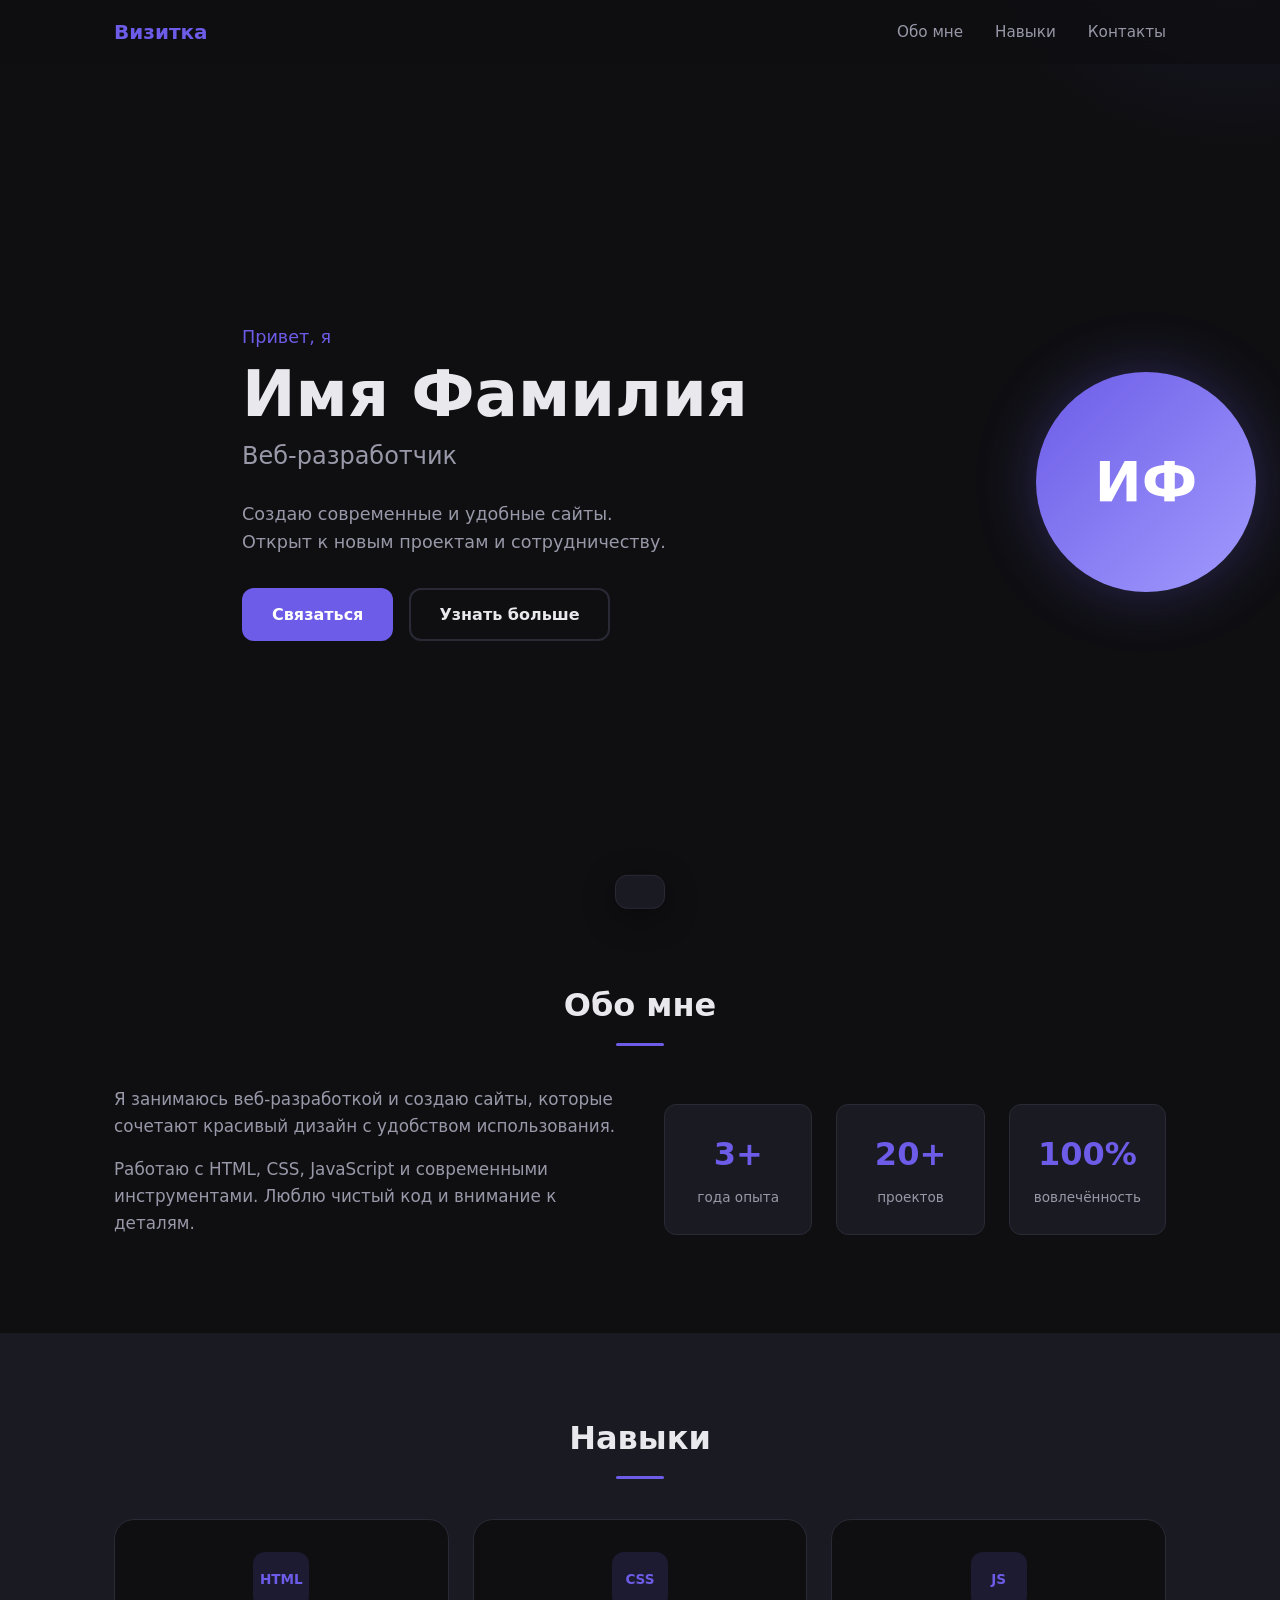
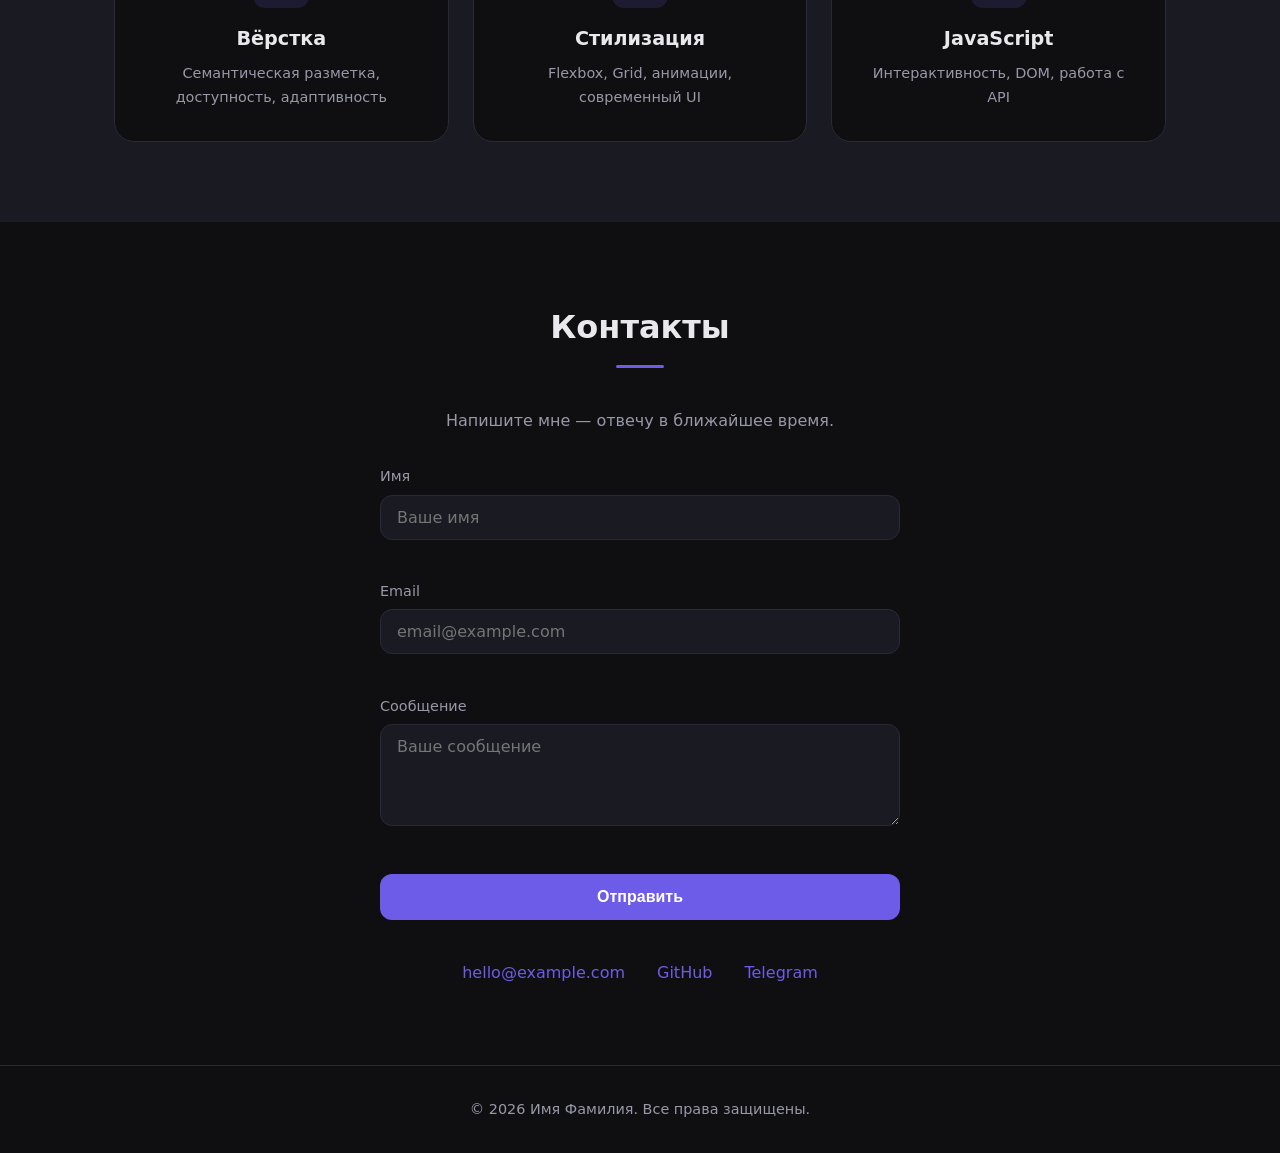
==== web/business-card/index.html @ 90517aa0 "Reorganize HomeLab into logical folders   vpn/        amnezia, duckdns (+ archived WireGuard, not tr" ====
<!DOCTYPE html>
<html lang="ru">
<head>
  <meta charset="UTF-8">
  <meta name="viewport" content="width=device-width, initial-scale=1.0">
  <meta name="description" content="Персональный сайт-визитка">
  <title>Имя Фамилия — Визитка</title>
  <link rel="stylesheet" href="css/style.css">
</head>
<body>
  <header class="header" id="header">
    <nav class="nav container">
      <a href="#" class="nav__logo">Визитка</a>
      <button class="nav__toggle" id="nav-toggle" aria-label="Открыть меню">
        <span></span>
        <span></span>
        <span></span>
      </button>
      <ul class="nav__menu" id="nav-menu">
        <li><a href="#about" class="nav__link">Обо мне</a></li>
        <li><a href="#skills" class="nav__link">Навыки</a></li>
        <li><a href="#contact" class="nav__link">Контакты</a></li>
      </ul>
    </nav>
  </header>

  <main>
    <section class="hero" id="hero">
      <div class="hero__content container">
        <p class="hero__greeting">Привет, я</p>
        <h1 class="hero__title">Имя Фамилия</h1>
        <p class="hero__subtitle">Веб-разработчик</p>
        <p class="hero__description">
          Создаю современные и удобные сайты. Открыт к новым проектам и сотрудничеству.
        </p>
        <div class="hero__actions">
          <a href="#contact" class="btn btn--primary">Связаться</a>
          <a href="#about" class="btn btn--outline">Узнать больше</a>
        </div>
      </div>
      <div class="hero__avatar">
        <div class="hero__avatar-circle">
          <span>ИФ</span>
        </div>
      </div>
    </section>

    <section class="section about" id="about">
      <div class="container">
        <h2 class="section__title">Обо мне</h2>
        <div class="about__grid">
          <div class="about__text">
            <p>
              Я занимаюсь веб-разработкой и создаю сайты, которые сочетают
              красивый дизайн с удобством использования.
            </p>
            <p>
              Работаю с HTML, CSS, JavaScript и современными инструментами.
              Люблю чистый код и внимание к деталям.
            </p>
          </div>
          <ul class="about__facts">
            <li class="about__fact">
              <span class="about__fact-number">3+</span>
              <span class="about__fact-label">года опыта</span>
            </li>
            <li class="about__fact">
              <span class="about__fact-number">20+</span>
              <span class="about__fact-label">проектов</span>
            </li>
            <li class="about__fact">
              <span class="about__fact-number">100%</span>
              <span class="about__fact-label">вовлечённость</span>
            </li>
          </ul>
        </div>
      </div>
    </section>

    <section class="section skills" id="skills">
      <div class="container">
        <h2 class="section__title">Навыки</h2>
        <div class="skills__grid">
          <article class="skill-card">
            <div class="skill-card__icon">HTML</div>
            <h3 class="skill-card__title">Вёрстка</h3>
            <p class="skill-card__text">Семантическая разметка, доступность, адаптивность</p>
          </article>
          <article class="skill-card">
            <div class="skill-card__icon">CSS</div>
            <h3 class="skill-card__title">Стилизация</h3>
            <p class="skill-card__text">Flexbox, Grid, анимации, современный UI</p>
          </article>
          <article class="skill-card">
            <div class="skill-card__icon">JS</div>
            <h3 class="skill-card__title">JavaScript</h3>
            <p class="skill-card__text">Интерактивность, DOM, работа с API</p>
          </article>
        </div>
      </div>
    </section>

    <section class="section contact" id="contact">
      <div class="container">
        <h2 class="section__title">Контакты</h2>
        <p class="contact__intro">Напишите мне — отвечу в ближайшее время.</p>
        <form class="contact__form" id="contact-form" novalidate>
          <div class="form__group">
            <label for="name" class="form__label">Имя</label>
            <input type="text" id="name" name="name" class="form__input" placeholder="Ваше имя" required>
            <span class="form__error" id="name-error"></span>
          </div>
          <div class="form__group">
            <label for="email" class="form__label">Email</label>
            <input type="email" id="email" name="email" class="form__input" placeholder="email@example.com" required>
            <span class="form__error" id="email-error"></span>
          </div>
          <div class="form__group">
            <label for="message" class="form__label">Сообщение</label>
            <textarea id="message" name="message" class="form__input form__textarea" rows="4" placeholder="Ваше сообщение" required></textarea>
            <span class="form__error" id="message-error"></span>
          </div>
          <button type="submit" class="btn btn--primary btn--full">Отправить</button>
        </form>
        <div class="contact__links">
          <a href="mailto:hello@example.com" class="contact__link">hello@example.com</a>
          <a href="https://github.com" class="contact__link" target="_blank" rel="noopener noreferrer">GitHub</a>
          <a href="https://t.me" class="contact__link" target="_blank" rel="noopener noreferrer">Telegram</a>
        </div>
      </div>
    </section>
  </main>

  <footer class="footer">
    <div class="container">
      <p>&copy; <span id="year"></span> Имя Фамилия. Все права защищены.</p>
    </div>
  </footer>

  <div class="toast" id="toast" role="alert" aria-live="polite"></div>

  <script src="js/main.js"></script>
</body>
</html>
---- web/business-card/css/style.css ----
/* ===== Variables ===== */
:root {
  --color-bg: #0f0f12;
  --color-surface: #1a1a22;
  --color-surface-hover: #22222e;
  --color-text: #e8e8ed;
  --color-text-muted: #9898a8;
  --color-accent: #6c5ce7;
  --color-accent-hover: #7f6ff0;
  --color-border: #2a2a36;
  --font-sans: "Segoe UI", system-ui, -apple-system, sans-serif;
  --radius: 12px;
  --radius-lg: 20px;
  --shadow: 0 8px 32px rgba(0, 0, 0, 0.4);
  --transition: 0.25s ease;
  --header-height: 64px;
}

/* ===== Reset ===== */
*,
*::before,
*::after {
  box-sizing: border-box;
  margin: 0;
  padding: 0;
}

html {
  scroll-behavior: smooth;
}

body {
  font-family: var(--font-sans);
  background-color: var(--color-bg);
  color: var(--color-text);
  line-height: 1.6;
  min-height: 100vh;
}

a {
  color: inherit;
  text-decoration: none;
}

ul {
  list-style: none;
}

img {
  max-width: 100%;
  display: block;
}

/* ===== Layout ===== */
.container {
  width: 100%;
  max-width: 1100px;
  margin: 0 auto;
  padding: 0 1.5rem;
}

.section {
  padding: 5rem 0;
}

.section__title {
  font-size: 2rem;
  font-weight: 700;
  margin-bottom: 2.5rem;
  text-align: center;
  position: relative;
}

.section__title::after {
  content: "";
  display: block;
  width: 48px;
  height: 3px;
  background: var(--color-accent);
  margin: 0.75rem auto 0;
  border-radius: 2px;
}

/* ===== Header ===== */
.header {
  position: fixed;
  top: 0;
  left: 0;
  right: 0;
  z-index: 100;
  height: var(--header-height);
  background: rgba(15, 15, 18, 0.85);
  backdrop-filter: blur(12px);
  border-bottom: 1px solid transparent;
  transition: border-color var(--transition), box-shadow var(--transition);
}

.header--scrolled {
  border-bottom-color: var(--color-border);
  box-shadow: var(--shadow);
}

.nav {
  display: flex;
  align-items: center;
  justify-content: space-between;
  height: 100%;
}

.nav__logo {
  font-size: 1.25rem;
  font-weight: 700;
  color: var(--color-accent);
}

.nav__menu {
  display: flex;
  gap: 2rem;
}

.nav__link {
  font-size: 0.95rem;
  color: var(--color-text-muted);
  transition: color var(--transition);
  position: relative;
}

.nav__link::after {
  content: "";
  position: absolute;
  bottom: -4px;
  left: 0;
  width: 0;
  height: 2px;
  background: var(--color-accent);
  transition: width var(--transition);
}

.nav__link:hover,
.nav__link--active {
  color: var(--color-text);
}

.nav__link:hover::after,
.nav__link--active::after {
  width: 100%;
}

.nav__toggle {
  display: none;
  flex-direction: column;
  gap: 5px;
  background: none;
  border: none;
  cursor: pointer;
  padding: 4px;
}

.nav__toggle span {
  display: block;
  width: 24px;
  height: 2px;
  background: var(--color-text);
  transition: transform var(--transition), opacity var(--transition);
}

.nav__toggle--open span:nth-child(1) {
  transform: translateY(7px) rotate(45deg);
}

.nav__toggle--open span:nth-child(2) {
  opacity: 0;
}

.nav__toggle--open span:nth-child(3) {
  transform: translateY(-7px) rotate(-45deg);
}

/* ===== Hero ===== */
.hero {
  min-height: 100vh;
  display: flex;
  align-items: center;
  justify-content: center;
  gap: 4rem;
  padding: calc(var(--header-height) + 2rem) 1.5rem 2rem;
  position: relative;
  overflow: hidden;
}

.hero::before {
  content: "";
  position: absolute;
  top: -50%;
  right: -20%;
  width: 600px;
  height: 600px;
  background: radial-gradient(circle, rgba(108, 92, 231, 0.15) 0%, transparent 70%);
  pointer-events: none;
}

.hero__content {
  flex: 1;
  max-width: 560px;
}

.hero__greeting {
  font-size: 1.1rem;
  color: var(--color-accent);
  margin-bottom: 0.5rem;
  opacity: 0;
  animation: fadeUp 0.6s ease forwards;
}

.hero__title {
  font-size: clamp(2.5rem, 6vw, 4rem);
  font-weight: 800;
  line-height: 1.1;
  margin-bottom: 0.5rem;
  opacity: 0;
  animation: fadeUp 0.6s ease 0.1s forwards;
}

.hero__subtitle {
  font-size: 1.5rem;
  color: var(--color-text-muted);
  margin-bottom: 1.5rem;
  opacity: 0;
  animation: fadeUp 0.6s ease 0.2s forwards;
}

.hero__description {
  font-size: 1.1rem;
  color: var(--color-text-muted);
  margin-bottom: 2rem;
  max-width: 440px;
  opacity: 0;
  animation: fadeUp 0.6s ease 0.3s forwards;
}

.hero__actions {
  display: flex;
  gap: 1rem;
  flex-wrap: wrap;
  opacity: 0;
  animation: fadeUp 0.6s ease 0.4s forwards;
}

.hero__avatar {
  flex-shrink: 0;
  opacity: 0;
  animation: fadeUp 0.8s ease 0.3s forwards;
}

.hero__avatar-circle {
  width: 220px;
  height: 220px;
  border-radius: 50%;
  background: linear-gradient(135deg, var(--color-accent), #a29bfe);
  display: flex;
  align-items: center;
  justify-content: center;
  font-size: 3.5rem;
  font-weight: 700;
  color: #fff;
  box-shadow: 0 0 60px rgba(108, 92, 231, 0.3);
}

/* ===== Buttons ===== */
.btn {
  display: inline-flex;
  align-items: center;
  justify-content: center;
  padding: 0.75rem 1.75rem;
  border-radius: var(--radius);
  font-size: 1rem;
  font-weight: 600;
  border: 2px solid transparent;
  cursor: pointer;
  transition: background var(--transition), color var(--transition), border-color var(--transition), transform var(--transition);
}

.btn--primary {
  background: var(--color-accent);
  color: #fff;
}

.btn--primary:hover {
  background: var(--color-accent-hover);
  transform: translateY(-2px);
}

.btn--outline {
  background: transparent;
  color: var(--color-text);
  border-color: var(--color-border);
}

.btn--outline:hover {
  border-color: var(--color-accent);
  color: var(--color-accent);
}

.btn--full {
  width: 100%;
}

/* ===== About ===== */
.about__grid {
  display: grid;
  grid-template-columns: 1fr 1fr;
  gap: 3rem;
  align-items: center;
}

.about__text p {
  color: var(--color-text-muted);
  margin-bottom: 1rem;
  font-size: 1.05rem;
}

.about__facts {
  display: flex;
  gap: 1.5rem;
  justify-content: center;
}

.about__fact {
  text-align: center;
  padding: 1.5rem;
  background: var(--color-surface);
  border-radius: var(--radius);
  border: 1px solid var(--color-border);
  flex: 1;
  transition: transform var(--transition), border-color var(--transition);
}

.about__fact:hover {
  transform: translateY(-4px);
  border-color: var(--color-accent);
}

.about__fact-number {
  display: block;
  font-size: 2rem;
  font-weight: 800;
  color: var(--color-accent);
  margin-bottom: 0.25rem;
}

.about__fact-label {
  font-size: 0.85rem;
  color: var(--color-text-muted);
}

/* ===== Skills ===== */
.skills {
  background: var(--color-surface);
}

.skills__grid {
  display: grid;
  grid-template-columns: repeat(3, 1fr);
  gap: 1.5rem;
}

.skill-card {
  padding: 2rem;
  background: var(--color-bg);
  border-radius: var(--radius-lg);
  border: 1px solid var(--color-border);
  text-align: center;
  transition: transform var(--transition), border-color var(--transition), box-shadow var(--transition);
}

.skill-card:hover {
  transform: translateY(-6px);
  border-color: var(--color-accent);
  box-shadow: 0 12px 40px rgba(108, 92, 231, 0.15);
}

.skill-card__icon {
  display: inline-flex;
  align-items: center;
  justify-content: center;
  width: 56px;
  height: 56px;
  background: rgba(108, 92, 231, 0.15);
  color: var(--color-accent);
  border-radius: var(--radius);
  font-size: 0.85rem;
  font-weight: 700;
  margin-bottom: 1rem;
}

.skill-card__title {
  font-size: 1.2rem;
  margin-bottom: 0.5rem;
}

.skill-card__text {
  font-size: 0.9rem;
  color: var(--color-text-muted);
}

/* ===== Contact ===== */
.contact__intro {
  text-align: center;
  color: var(--color-text-muted);
  margin-bottom: 2rem;
}

.contact__form {
  max-width: 520px;
  margin: 0 auto 2.5rem;
}

.form__group {
  margin-bottom: 1.25rem;
}

.form__label {
  display: block;
  font-size: 0.9rem;
  margin-bottom: 0.4rem;
  color: var(--color-text-muted);
}

.form__input {
  width: 100%;
  padding: 0.75rem 1rem;
  background: var(--color-surface);
  border: 1px solid var(--color-border);
  border-radius: var(--radius);
  color: var(--color-text);
  font-family: inherit;
  font-size: 1rem;
  transition: border-color var(--transition), box-shadow var(--transition);
}

.form__input:focus {
  outline: none;
  border-color: var(--color-accent);
  box-shadow: 0 0 0 3px rgba(108, 92, 231, 0.2);
}

.form__input--error {
  border-color: #e74c3c;
}

.form__textarea {
  resize: vertical;
  min-height: 100px;
}

.form__error {
  display: block;
  font-size: 0.8rem;
  color: #e74c3c;
  margin-top: 0.3rem;
  min-height: 1.2em;
}

.contact__links {
  display: flex;
  justify-content: center;
  gap: 2rem;
  flex-wrap: wrap;
}

.contact__link {
  color: var(--color-accent);
  font-weight: 500;
  transition: color var(--transition);
}

.contact__link:hover {
  color: var(--color-accent-hover);
}

/* ===== Footer ===== */
.footer {
  padding: 2rem 0;
  border-top: 1px solid var(--color-border);
  text-align: center;
  color: var(--color-text-muted);
  font-size: 0.9rem;
}

/* ===== Toast ===== */
.toast {
  position: fixed;
  bottom: 2rem;
  left: 50%;
  transform: translateX(-50%) translateY(120%);
  background: var(--color-surface);
  color: var(--color-text);
  padding: 1rem 1.5rem;
  border-radius: var(--radius);
  border: 1px solid var(--color-border);
  box-shadow: var(--shadow);
  z-index: 200;
  transition: transform 0.4s ease;
  pointer-events: none;
}

.toast--visible {
  transform: translateX(-50%) translateY(0);
}

.toast--success {
  border-color: #2ecc71;
}

/* ===== Animations ===== */
@keyframes fadeUp {
  from {
    opacity: 0;
    transform: translateY(24px);
  }
  to {
    opacity: 1;
    transform: translateY(0);
  }
}

.fade-in {
  opacity: 0;
  transform: translateY(30px);
  transition: opacity 0.6s ease, transform 0.6s ease;
}

.fade-in--visible {
  opacity: 1;
  transform: translateY(0);
}

/* ===== Responsive ===== */
@media (max-width: 768px) {
  .nav__toggle {
    display: flex;
  }

  .nav__menu {
    position: fixed;
    top: var(--header-height);
    left: 0;
    right: 0;
    flex-direction: column;
    background: var(--color-bg);
    padding: 1.5rem;
    gap: 1rem;
    border-bottom: 1px solid var(--color-border);
    transform: translateY(-120%);
    opacity: 0;
    transition: transform var(--transition), opacity var(--transition);
    pointer-events: none;
  }

  .nav__menu--open {
    transform: translateY(0);
    opacity: 1;
    pointer-events: auto;
  }

  .hero {
    flex-direction: column-reverse;
    text-align: center;
    gap: 2rem;
    padding-top: calc(var(--header-height) + 3rem);
  }

  .hero__description {
    margin-left: auto;
    margin-right: auto;
  }

  .hero__actions {
    justify-content: center;
  }

  .hero__avatar-circle {
    width: 160px;
    height: 160px;
    font-size: 2.5rem;
  }

  .about__grid {
    grid-template-columns: 1fr;
    gap: 2rem;
  }

  .about__facts {
    flex-direction: column;
  }

  .skills__grid {
    grid-template-columns: 1fr;
  }
}
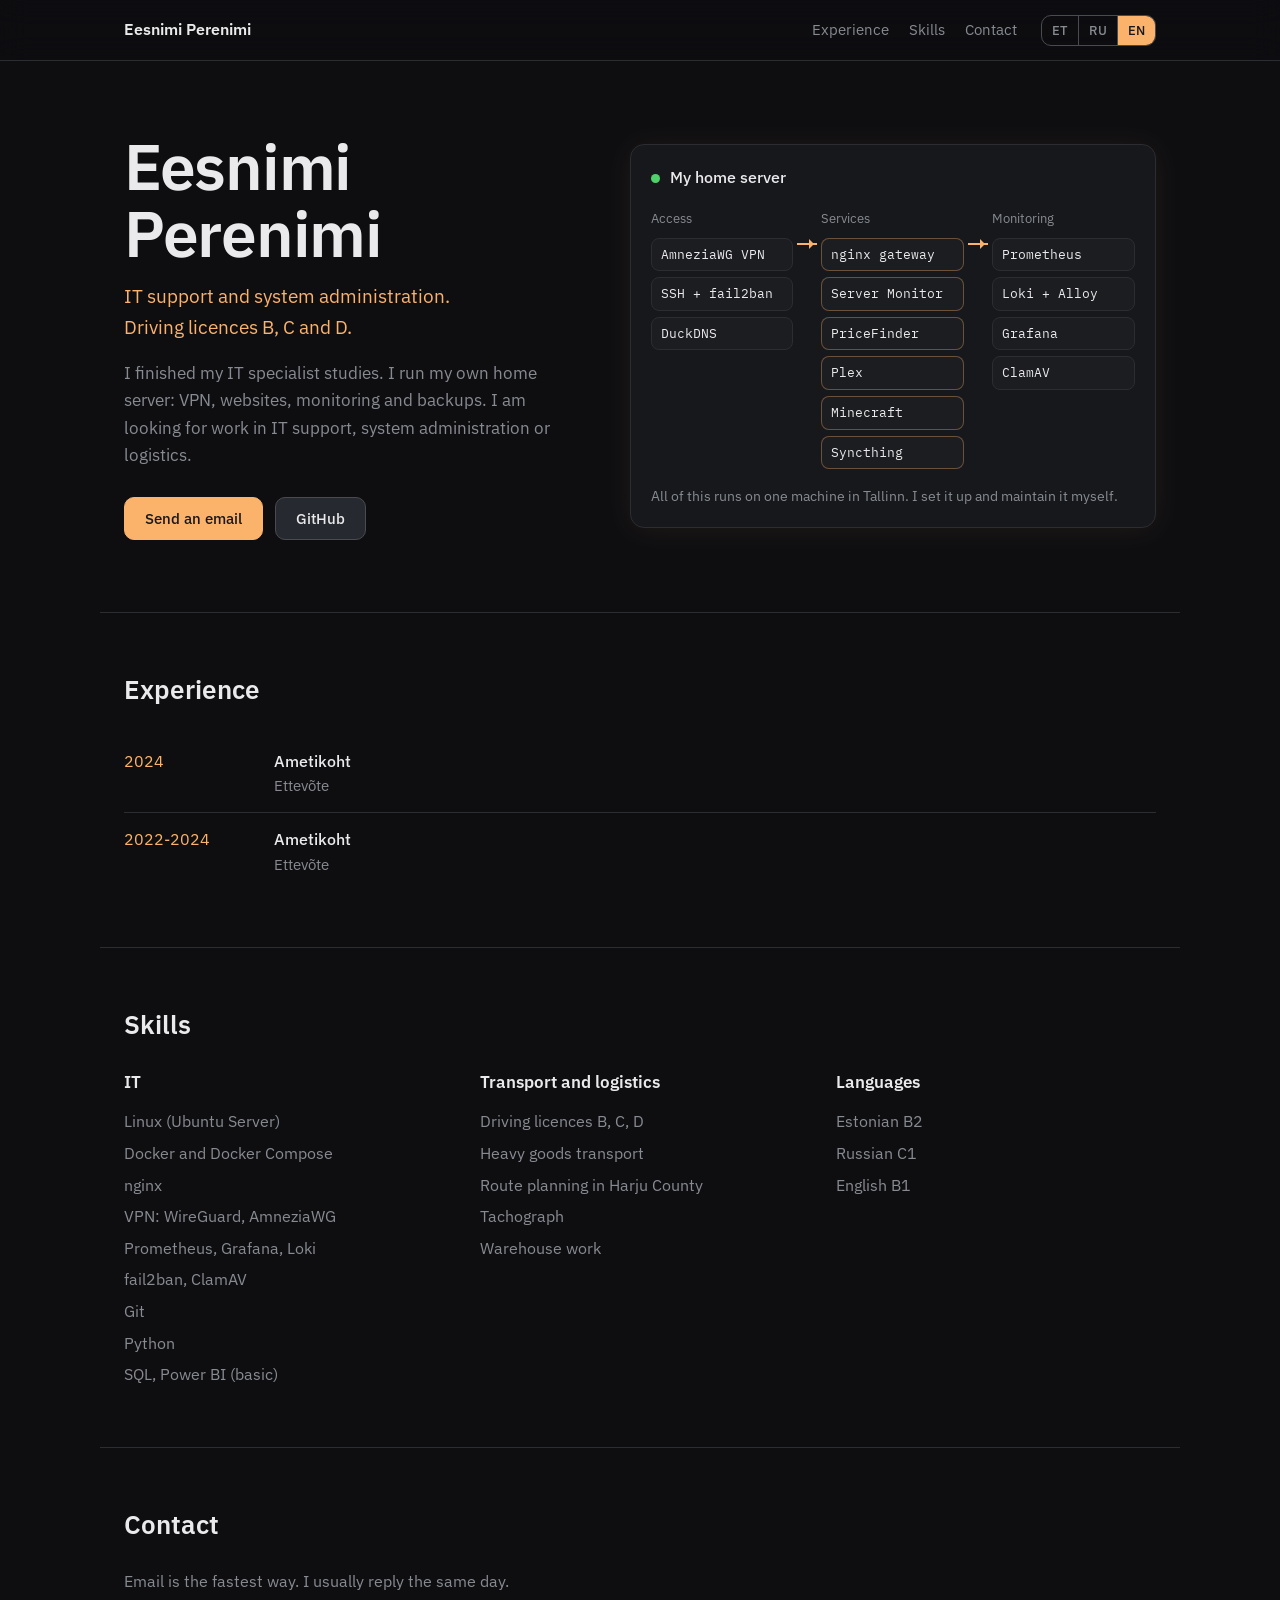
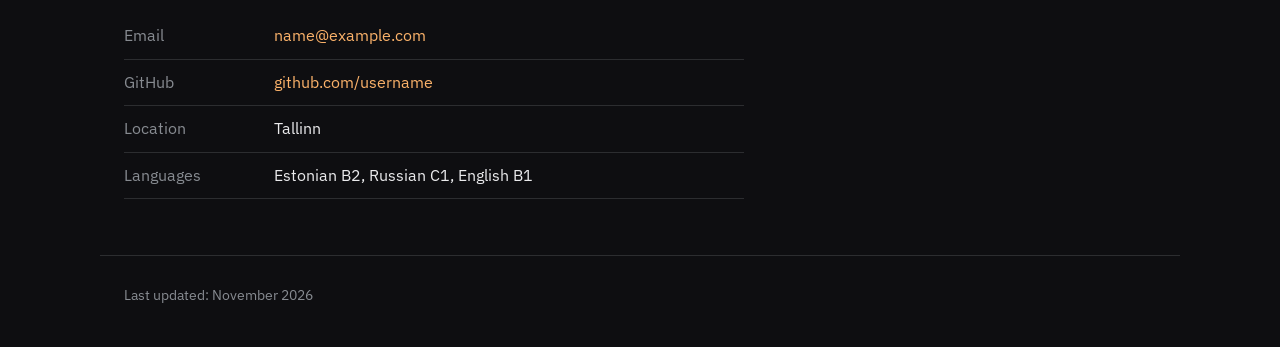
==== commit 81524aab: "Business card: Amnezia-style redesign, trilingual (et/ru/en), home-server schematic Personal data li" ====
--- a/web/business-card/index.html
+++ b/web/business-card/index.html
@@ -1,144 +1,75 @@
 <!DOCTYPE html>
-<html lang="ru">
+<html lang="et">
 <head>
   <meta charset="UTF-8">
   <meta name="viewport" content="width=device-width, initial-scale=1.0">
-  <meta name="description" content="Персональный сайт-визитка">
-  <title>Имя Фамилия — Визитка</title>
-  <link rel="stylesheet" href="css/style.css">
+  <title>Visiitkaart</title>
+  <link rel="icon" href="data:image/svg+xml,%3Csvg xmlns='http://www.w3.org/2000/svg' viewBox='0 0 32 32'%3E%3Crect width='32' height='32' rx='8' fill='%2317181c'/%3E%3Ccircle cx='16' cy='16' r='5' fill='%23fbb26a'/%3E%3C/svg%3E">
+  <link rel="preconnect" href="https://fonts.googleapis.com">
+  <link rel="preconnect" href="https://fonts.gstatic.com" crossorigin>
+  <link rel="stylesheet" href="https://fonts.googleapis.com/css2?family=IBM+Plex+Mono:wght@400;500&family=IBM+Plex+Sans:wght@400;500;600&display=swap">
+  <link rel="stylesheet" href="css/style.css?v=2">
 </head>
 <body>
-  <header class="header" id="header">
-    <nav class="nav container">
-      <a href="#" class="nav__logo">Визитка</a>
-      <button class="nav__toggle" id="nav-toggle" aria-label="Открыть меню">
-        <span></span>
-        <span></span>
-        <span></span>
-      </button>
-      <ul class="nav__menu" id="nav-menu">
-        <li><a href="#about" class="nav__link">Обо мне</a></li>
-        <li><a href="#skills" class="nav__link">Навыки</a></li>
-        <li><a href="#contact" class="nav__link">Контакты</a></li>
-      </ul>
-    </nav>
+  <header class="top">
+    <div class="wrap top__inner">
+      <a class="top__name" href="#" id="top-name"></a>
+      <nav class="top__nav" aria-label="Sections">
+        <a href="#experience" data-t="nav_experience"></a>
+        <a href="#skills" data-t="nav_skills"></a>
+        <a href="#contact" data-t="nav_contact"></a>
+      </nav>
+      <div class="lang" role="group" aria-label="Language">
+        <button type="button" data-lang="et">ET</button>
+        <button type="button" data-lang="ru">RU</button>
+        <button type="button" data-lang="en">EN</button>
+      </div>
+    </div>
   </header>
 
   <main>
-    <section class="hero" id="hero">
-      <div class="hero__content container">
-        <p class="hero__greeting">Привет, я</p>
-        <h1 class="hero__title">Имя Фамилия</h1>
-        <p class="hero__subtitle">Веб-разработчик</p>
-        <p class="hero__description">
-          Создаю современные и удобные сайты. Открыт к новым проектам и сотрудничеству.
-        </p>
+    <section class="hero wrap">
+      <div class="hero__text">
+        <h1 class="hero__name" id="name"></h1>
+        <p class="hero__role" id="role"></p>
+        <p class="hero__intro" id="intro"></p>
         <div class="hero__actions">
-          <a href="#contact" class="btn btn--primary">Связаться</a>
-          <a href="#about" class="btn btn--outline">Узнать больше</a>
+          <a class="btn btn--primary" id="cta-mail" data-t="cta_mail"></a>
+          <a class="btn" id="cta-github" target="_blank" rel="noopener noreferrer">GitHub</a>
         </div>
       </div>
-      <div class="hero__avatar">
-        <div class="hero__avatar-circle">
-          <span>ИФ</span>
-        </div>
-      </div>
+
+      <figure class="lab" aria-labelledby="lab-title">
+        <figcaption class="lab__head">
+          <span class="lab__dot" aria-hidden="true"></span>
+          <span id="lab-title" data-t="lab_title"></span>
+        </figcaption>
+        <div class="lab__lanes" id="lab-lanes"></div>
+        <p class="lab__note" data-t="lab_note"></p>
+      </figure>
     </section>
 
-    <section class="section about" id="about">
-      <div class="container">
-        <h2 class="section__title">Обо мне</h2>
-        <div class="about__grid">
-          <div class="about__text">
-            <p>
-              Я занимаюсь веб-разработкой и создаю сайты, которые сочетают
-              красивый дизайн с удобством использования.
-            </p>
-            <p>
-              Работаю с HTML, CSS, JavaScript и современными инструментами.
-              Люблю чистый код и внимание к деталям.
-            </p>
-          </div>
-          <ul class="about__facts">
-            <li class="about__fact">
-              <span class="about__fact-number">3+</span>
-              <span class="about__fact-label">года опыта</span>
-            </li>
-            <li class="about__fact">
-              <span class="about__fact-number">20+</span>
-              <span class="about__fact-label">проектов</span>
-            </li>
-            <li class="about__fact">
-              <span class="about__fact-number">100%</span>
-              <span class="about__fact-label">вовлечённость</span>
-            </li>
-          </ul>
-        </div>
-      </div>
+    <section class="block wrap" id="experience">
+      <h2 data-t="nav_experience"></h2>
+      <ol class="timeline" id="timeline"></ol>
     </section>
 
-    <section class="section skills" id="skills">
-      <div class="container">
-        <h2 class="section__title">Навыки</h2>
-        <div class="skills__grid">
-          <article class="skill-card">
-            <div class="skill-card__icon">HTML</div>
-            <h3 class="skill-card__title">Вёрстка</h3>
-            <p class="skill-card__text">Семантическая разметка, доступность, адаптивность</p>
-          </article>
-          <article class="skill-card">
-            <div class="skill-card__icon">CSS</div>
-            <h3 class="skill-card__title">Стилизация</h3>
-            <p class="skill-card__text">Flexbox, Grid, анимации, современный UI</p>
-          </article>
-          <article class="skill-card">
-            <div class="skill-card__icon">JS</div>
-            <h3 class="skill-card__title">JavaScript</h3>
-            <p class="skill-card__text">Интерактивность, DOM, работа с API</p>
-          </article>
-        </div>
-      </div>
+    <section class="block wrap" id="skills">
+      <h2 data-t="nav_skills"></h2>
+      <div class="skills" id="skill-groups"></div>
     </section>
 
-    <section class="section contact" id="contact">
-      <div class="container">
-        <h2 class="section__title">Контакты</h2>
-        <p class="contact__intro">Напишите мне — отвечу в ближайшее время.</p>
-        <form class="contact__form" id="contact-form" novalidate>
-          <div class="form__group">
-            <label for="name" class="form__label">Имя</label>
-            <input type="text" id="name" name="name" class="form__input" placeholder="Ваше имя" required>
-            <span class="form__error" id="name-error"></span>
-          </div>
-          <div class="form__group">
-            <label for="email" class="form__label">Email</label>
-            <input type="email" id="email" name="email" class="form__input" placeholder="email@example.com" required>
-            <span class="form__error" id="email-error"></span>
-          </div>
-          <div class="form__group">
-            <label for="message" class="form__label">Сообщение</label>
-            <textarea id="message" name="message" class="form__input form__textarea" rows="4" placeholder="Ваше сообщение" required></textarea>
-            <span class="form__error" id="message-error"></span>
-          </div>
-          <button type="submit" class="btn btn--primary btn--full">Отправить</button>
-        </form>
-        <div class="contact__links">
-          <a href="mailto:hello@example.com" class="contact__link">hello@example.com</a>
-          <a href="https://github.com" class="contact__link" target="_blank" rel="noopener noreferrer">GitHub</a>
-          <a href="https://t.me" class="contact__link" target="_blank" rel="noopener noreferrer">Telegram</a>
-        </div>
-      </div>
+    <section class="block wrap" id="contact">
+      <h2 data-t="nav_contact"></h2>
+      <p class="contact__lead" data-t="contact_lead"></p>
+      <dl class="contact" id="contact-list"></dl>
     </section>
   </main>
 
-  <footer class="footer">
-    <div class="container">
-      <p>&copy; <span id="year"></span> Имя Фамилия. Все права защищены.</p>
-    </div>
+  <footer class="foot wrap">
+    <p id="foot"></p>
   </footer>
 
-  <div class="toast" id="toast" role="alert" aria-live="polite"></div>
-
-  <script src="js/main.js"></script>
+  <script src="js/main.js?v=2"></script>
 </body>
 </html>
--- a/web/business-card/css/style.css
+++ b/web/business-card/css/style.css
@@ -1,600 +1,161 @@
-/* ===== Variables ===== */
+/* Палитра как у Server Monitor / PriceFinder / TextClean (AmneziaVPN-стиль) */
 :root {
-  --color-bg: #0f0f12;
-  --color-surface: #1a1a22;
-  --color-surface-hover: #22222e;
-  --color-text: #e8e8ed;
-  --color-text-muted: #9898a8;
-  --color-accent: #6c5ce7;
-  --color-accent-hover: #7f6ff0;
-  --color-border: #2a2a36;
-  --font-sans: "Segoe UI", system-ui, -apple-system, sans-serif;
-  --radius: 12px;
-  --radius-lg: 20px;
-  --shadow: 0 8px 32px rgba(0, 0, 0, 0.4);
-  --transition: 0.25s ease;
-  --header-height: 64px;
+  --bg: #0e0e11;
+  --surface: #17181c;
+  --surface-2: #1c1d21;
+  --surface-3: #272930;
+  --border: #2c2d30;
+  --border-strong: #494b50;
+  --text: #eaeaec;
+  --text-muted: #878b91;
+  --accent: #fbb26a;
+  --accent-deep: #ed700a;
+  --accent-soft: rgba(251, 178, 106, 0.12);
+  --green: #4ed16a;
+  --radius: 14px;
+  --radius-sm: 10px;
+  --font: "IBM Plex Sans", "Segoe UI", system-ui, sans-serif;
+  --mono: "IBM Plex Mono", ui-monospace, Consolas, monospace;
+  --wrap: 1080px;
 }
 
-/* ===== Reset ===== */
-*,
-*::before,
-*::after {
-  box-sizing: border-box;
-  margin: 0;
-  padding: 0;
+*, *::before, *::after { box-sizing: border-box; margin: 0; padding: 0; }
+html { scroll-behavior: smooth; }
+@media (prefers-reduced-motion: reduce) { html { scroll-behavior: auto; } }
+
+body {
+  background: var(--bg);
+  color: var(--text);
+  font: 16px/1.6 var(--font);
+  -webkit-font-smoothing: antialiased;
+}
+a { color: inherit; }
+ul, ol { list-style: none; }
+:focus-visible { outline: 2px solid var(--accent); outline-offset: 3px; border-radius: 4px; }
+
+.wrap { max-width: var(--wrap); margin: 0 auto; padding: 0 24px; }
+
+/* ---------- Header ---------- */
+.top {
+  position: sticky; top: 0; z-index: 10;
+  background: rgba(14, 14, 17, 0.78);
+  backdrop-filter: blur(14px);
+  border-bottom: 1px solid var(--border);
+}
+.top__inner { display: flex; align-items: center; gap: 24px; height: 60px; }
+.top__name { font-weight: 600; text-decoration: none; margin-right: auto; }
+.top__nav { display: flex; gap: 20px; }
+.top__nav a { color: var(--text-muted); text-decoration: none; font-size: 15px; }
+.top__nav a:hover { color: var(--text); }
+
+.lang { display: flex; border: 1px solid var(--border-strong); border-radius: var(--radius-sm); overflow: hidden; }
+.lang button {
+  font: 500 13px var(--font); color: var(--text-muted);
+  background: none; border: 0; padding: 6px 10px; cursor: pointer;
+}
+.lang button + button { border-left: 1px solid var(--border-strong); }
+.lang button[aria-pressed="true"] { background: var(--accent); color: #17181c; }
+
+@media (max-width: 640px) { .top__nav { display: none; } }
+
+/* ---------- Hero ---------- */
+.hero {
+  display: grid; grid-template-columns: minmax(0, 1fr) minmax(0, 1.15fr);
+  gap: 48px; align-items: center;
+  padding-top: 72px; padding-bottom: 72px;
+}
+@media (max-width: 900px) { .hero { grid-template-columns: 1fr; padding-top: 44px; gap: 36px; } }
+
+.hero__name {
+  font-size: clamp(40px, 6vw, 64px);
+  line-height: 1.05; font-weight: 600; letter-spacing: -0.02em;
+}
+.hero__role { margin-top: 14px; font-size: 19px; color: var(--accent); max-width: 32ch; }
+.hero__intro { margin-top: 18px; color: var(--text-muted); max-width: 46ch; font-size: 17px; }
+.hero__actions { display: flex; gap: 12px; flex-wrap: wrap; margin-top: 28px; }
+
+.btn {
+  display: inline-block; text-decoration: none;
+  font: 500 15px var(--font); padding: 11px 20px;
+  border-radius: var(--radius-sm); border: 1px solid var(--border-strong);
+  background: var(--surface-3);
+}
+.btn:hover { border-color: var(--text-muted); }
+.btn--primary { background: var(--accent); border-color: var(--accent); color: #17181c; }
+.btn--primary:hover { background: #ffc285; border-color: #ffc285; }
+
+/* ---------- Home-server schematic (главный элемент) ---------- */
+.lab {
+  background: var(--surface);
+  border: 1px solid var(--border);
+  border-radius: var(--radius);
+  padding: 20px;
+  box-shadow: 0 2px 30px rgba(251, 178, 106, 0.08);
+}
+.lab__head { display: flex; align-items: center; gap: 10px; font-weight: 500; margin-bottom: 18px; }
+.lab__dot {
+  width: 9px; height: 9px; border-radius: 50%; background: var(--green);
+  box-shadow: 0 0 0 0 rgba(78, 209, 106, 0.6);
+  animation: pulse 2.4s ease-out infinite;
+}
+@keyframes pulse { 70% { box-shadow: 0 0 0 9px rgba(78, 209, 106, 0); } 100% { box-shadow: 0 0 0 0 rgba(78, 209, 106, 0); } }
+@media (prefers-reduced-motion: reduce) { .lab__dot { animation: none; } }
+
+.lab__lanes { display: grid; grid-template-columns: repeat(3, minmax(0, 1fr)); gap: 28px; }
+.lane { position: relative; }
+/* соединительная линия к следующей колонке */
+.lane:not(:last-child)::after {
+  content: ""; position: absolute; top: 34px; right: -24px;
+  width: 20px; height: 2px; background: var(--accent);
+}
+.lane:not(:last-child)::before {
+  content: ""; position: absolute; top: 30px; right: -26px;
+  border: 5px solid transparent; border-left-color: var(--accent);
+}
+.lane__title { font-size: 13px; color: var(--text-muted); margin-bottom: 8px; }
+.lane__items { display: flex; flex-direction: column; gap: 6px; }
+.lane__items li {
+  font: 13px/1.35 var(--mono);
+  background: var(--surface-2);
+  border: 1px solid var(--border);
+  border-radius: 8px; padding: 7px 9px;
+}
+.lane:nth-child(2) .lane__items li { border-color: rgba(251, 178, 106, 0.35); }
+.lab__note { margin-top: 16px; font-size: 14px; color: var(--text-muted); }
+
+@media (max-width: 560px) {
+  .lab__lanes { grid-template-columns: 1fr; gap: 26px; }
+  .lane:not(:last-child)::after { top: auto; bottom: -18px; right: auto; left: 14px; width: 2px; height: 12px; }
+  .lane:not(:last-child)::before { top: auto; bottom: -26px; right: auto; left: 10px; border: 5px solid transparent; border-top-color: var(--accent); }
+  .lane__items { flex-direction: row; flex-wrap: wrap; }
 }
 
-html {
-  scroll-behavior: smooth;
+/* ---------- Sections ---------- */
+.block { padding-top: 56px; padding-bottom: 56px; border-top: 1px solid var(--border); }
+.block h2 { font-size: 26px; font-weight: 600; margin-bottom: 24px; }
+
+.timeline { display: flex; flex-direction: column; }
+.timeline__item {
+  display: grid; grid-template-columns: 130px 1fr; gap: 20px;
+  padding: 14px 0; border-bottom: 1px solid var(--border);
 }
+.timeline__item:last-child { border-bottom: 0; }
+.timeline__when { color: var(--accent); font-variant-numeric: tabular-nums; }
+.timeline__what { font-weight: 500; }
+.timeline__where { color: var(--text-muted); font-size: 15px; }
+@media (max-width: 560px) { .timeline__item { grid-template-columns: 1fr; gap: 2px; } }
 
-body {
-  font-family: var(--font-sans);
-  background-color: var(--color-bg);
-  color: var(--color-text);
-  line-height: 1.6;
-  min-height: 100vh;
-}
+.skills { display: grid; grid-template-columns: repeat(3, minmax(0, 1fr)); gap: 36px; }
+@media (max-width: 860px) { .skills { grid-template-columns: 1fr; gap: 26px; } }
+.skills__group h3 { font-size: 17px; font-weight: 600; margin-bottom: 10px; }
+.skills__group li { color: var(--text-muted); padding: 3px 0; }
 
-a {
-  color: inherit;
-  text-decoration: none;
-}
+.contact__lead { color: var(--text-muted); margin-bottom: 18px; max-width: 60ch; }
+.contact { display: grid; gap: 0; max-width: 620px; }
+.contact__row { display: grid; grid-template-columns: 130px 1fr; gap: 20px; padding: 10px 0; border-bottom: 1px solid var(--border); }
+.contact dt { color: var(--text-muted); }
+.contact dd a { color: var(--accent); text-decoration: none; }
+.contact dd a:hover { text-decoration: underline; }
+@media (max-width: 560px) { .contact__row { grid-template-columns: 1fr; gap: 0; } }
 
-ul {
-  list-style: none;
-}
-
-img {
-  max-width: 100%;
-  display: block;
-}
-
-/* ===== Layout ===== */
-.container {
-  width: 100%;
-  max-width: 1100px;
-  margin: 0 auto;
-  padding: 0 1.5rem;
-}
-
-.section {
-  padding: 5rem 0;
-}
-
-.section__title {
-  font-size: 2rem;
-  font-weight: 700;
-  margin-bottom: 2.5rem;
-  text-align: center;
-  position: relative;
-}
-
-.section__title::after {
-  content: "";
-  display: block;
-  width: 48px;
-  height: 3px;
-  background: var(--color-accent);
-  margin: 0.75rem auto 0;
-  border-radius: 2px;
-}
-
-/* ===== Header ===== */
-.header {
-  position: fixed;
-  top: 0;
-  left: 0;
-  right: 0;
-  z-index: 100;
-  height: var(--header-height);
-  background: rgba(15, 15, 18, 0.85);
-  backdrop-filter: blur(12px);
-  border-bottom: 1px solid transparent;
-  transition: border-color var(--transition), box-shadow var(--transition);
-}
-
-.header--scrolled {
-  border-bottom-color: var(--color-border);
-  box-shadow: var(--shadow);
-}
-
-.nav {
-  display: flex;
-  align-items: center;
-  justify-content: space-between;
-  height: 100%;
-}
-
-.nav__logo {
-  font-size: 1.25rem;
-  font-weight: 700;
-  color: var(--color-accent);
-}
-
-.nav__menu {
-  display: flex;
-  gap: 2rem;
-}
-
-.nav__link {
-  font-size: 0.95rem;
-  color: var(--color-text-muted);
-  transition: color var(--transition);
-  position: relative;
-}
-
-.nav__link::after {
-  content: "";
-  position: absolute;
-  bottom: -4px;
-  left: 0;
-  width: 0;
-  height: 2px;
-  background: var(--color-accent);
-  transition: width var(--transition);
-}
-
-.nav__link:hover,
-.nav__link--active {
-  color: var(--color-text);
-}
-
-.nav__link:hover::after,
-.nav__link--active::after {
-  width: 100%;
-}
-
-.nav__toggle {
-  display: none;
-  flex-direction: column;
-  gap: 5px;
-  background: none;
-  border: none;
-  cursor: pointer;
-  padding: 4px;
-}
-
-.nav__toggle span {
-  display: block;
-  width: 24px;
-  height: 2px;
-  background: var(--color-text);
-  transition: transform var(--transition), opacity var(--transition);
-}
-
-.nav__toggle--open span:nth-child(1) {
-  transform: translateY(7px) rotate(45deg);
-}
-
-.nav__toggle--open span:nth-child(2) {
-  opacity: 0;
-}
-
-.nav__toggle--open span:nth-child(3) {
-  transform: translateY(-7px) rotate(-45deg);
-}
-
-/* ===== Hero ===== */
-.hero {
-  min-height: 100vh;
-  display: flex;
-  align-items: center;
-  justify-content: center;
-  gap: 4rem;
-  padding: calc(var(--header-height) + 2rem) 1.5rem 2rem;
-  position: relative;
-  overflow: hidden;
-}
-
-.hero::before {
-  content: "";
-  position: absolute;
-  top: -50%;
-  right: -20%;
-  width: 600px;
-  height: 600px;
-  background: radial-gradient(circle, rgba(108, 92, 231, 0.15) 0%, transparent 70%);
-  pointer-events: none;
-}
-
-.hero__content {
-  flex: 1;
-  max-width: 560px;
-}
-
-.hero__greeting {
-  font-size: 1.1rem;
-  color: var(--color-accent);
-  margin-bottom: 0.5rem;
-  opacity: 0;
-  animation: fadeUp 0.6s ease forwards;
-}
-
-.hero__title {
-  font-size: clamp(2.5rem, 6vw, 4rem);
-  font-weight: 800;
-  line-height: 1.1;
-  margin-bottom: 0.5rem;
-  opacity: 0;
-  animation: fadeUp 0.6s ease 0.1s forwards;
-}
-
-.hero__subtitle {
-  font-size: 1.5rem;
-  color: var(--color-text-muted);
-  margin-bottom: 1.5rem;
-  opacity: 0;
-  animation: fadeUp 0.6s ease 0.2s forwards;
-}
-
-.hero__description {
-  font-size: 1.1rem;
-  color: var(--color-text-muted);
-  margin-bottom: 2rem;
-  max-width: 440px;
-  opacity: 0;
-  animation: fadeUp 0.6s ease 0.3s forwards;
-}
-
-.hero__actions {
-  display: flex;
-  gap: 1rem;
-  flex-wrap: wrap;
-  opacity: 0;
-  animation: fadeUp 0.6s ease 0.4s forwards;
-}
-
-.hero__avatar {
-  flex-shrink: 0;
-  opacity: 0;
-  animation: fadeUp 0.8s ease 0.3s forwards;
-}
-
-.hero__avatar-circle {
-  width: 220px;
-  height: 220px;
-  border-radius: 50%;
-  background: linear-gradient(135deg, var(--color-accent), #a29bfe);
-  display: flex;
-  align-items: center;
-  justify-content: center;
-  font-size: 3.5rem;
-  font-weight: 700;
-  color: #fff;
-  box-shadow: 0 0 60px rgba(108, 92, 231, 0.3);
-}
-
-/* ===== Buttons ===== */
-.btn {
-  display: inline-flex;
-  align-items: center;
-  justify-content: center;
-  padding: 0.75rem 1.75rem;
-  border-radius: var(--radius);
-  font-size: 1rem;
-  font-weight: 600;
-  border: 2px solid transparent;
-  cursor: pointer;
-  transition: background var(--transition), color var(--transition), border-color var(--transition), transform var(--transition);
-}
-
-.btn--primary {
-  background: var(--color-accent);
-  color: #fff;
-}
-
-.btn--primary:hover {
-  background: var(--color-accent-hover);
-  transform: translateY(-2px);
-}
-
-.btn--outline {
-  background: transparent;
-  color: var(--color-text);
-  border-color: var(--color-border);
-}
-
-.btn--outline:hover {
-  border-color: var(--color-accent);
-  color: var(--color-accent);
-}
-
-.btn--full {
-  width: 100%;
-}
-
-/* ===== About ===== */
-.about__grid {
-  display: grid;
-  grid-template-columns: 1fr 1fr;
-  gap: 3rem;
-  align-items: center;
-}
-
-.about__text p {
-  color: var(--color-text-muted);
-  margin-bottom: 1rem;
-  font-size: 1.05rem;
-}
-
-.about__facts {
-  display: flex;
-  gap: 1.5rem;
-  justify-content: center;
-}
-
-.about__fact {
-  text-align: center;
-  padding: 1.5rem;
-  background: var(--color-surface);
-  border-radius: var(--radius);
-  border: 1px solid var(--color-border);
-  flex: 1;
-  transition: transform var(--transition), border-color var(--transition);
-}
-
-.about__fact:hover {
-  transform: translateY(-4px);
-  border-color: var(--color-accent);
-}
-
-.about__fact-number {
-  display: block;
-  font-size: 2rem;
-  font-weight: 800;
-  color: var(--color-accent);
-  margin-bottom: 0.25rem;
-}
-
-.about__fact-label {
-  font-size: 0.85rem;
-  color: var(--color-text-muted);
-}
-
-/* ===== Skills ===== */
-.skills {
-  background: var(--color-surface);
-}
-
-.skills__grid {
-  display: grid;
-  grid-template-columns: repeat(3, 1fr);
-  gap: 1.5rem;
-}
-
-.skill-card {
-  padding: 2rem;
-  background: var(--color-bg);
-  border-radius: var(--radius-lg);
-  border: 1px solid var(--color-border);
-  text-align: center;
-  transition: transform var(--transition), border-color var(--transition), box-shadow var(--transition);
-}
-
-.skill-card:hover {
-  transform: translateY(-6px);
-  border-color: var(--color-accent);
-  box-shadow: 0 12px 40px rgba(108, 92, 231, 0.15);
-}
-
-.skill-card__icon {
-  display: inline-flex;
-  align-items: center;
-  justify-content: center;
-  width: 56px;
-  height: 56px;
-  background: rgba(108, 92, 231, 0.15);
-  color: var(--color-accent);
-  border-radius: var(--radius);
-  font-size: 0.85rem;
-  font-weight: 700;
-  margin-bottom: 1rem;
-}
-
-.skill-card__title {
-  font-size: 1.2rem;
-  margin-bottom: 0.5rem;
-}
-
-.skill-card__text {
-  font-size: 0.9rem;
-  color: var(--color-text-muted);
-}
-
-/* ===== Contact ===== */
-.contact__intro {
-  text-align: center;
-  color: var(--color-text-muted);
-  margin-bottom: 2rem;
-}
-
-.contact__form {
-  max-width: 520px;
-  margin: 0 auto 2.5rem;
-}
-
-.form__group {
-  margin-bottom: 1.25rem;
-}
-
-.form__label {
-  display: block;
-  font-size: 0.9rem;
-  margin-bottom: 0.4rem;
-  color: var(--color-text-muted);
-}
-
-.form__input {
-  width: 100%;
-  padding: 0.75rem 1rem;
-  background: var(--color-surface);
-  border: 1px solid var(--color-border);
-  border-radius: var(--radius);
-  color: var(--color-text);
-  font-family: inherit;
-  font-size: 1rem;
-  transition: border-color var(--transition), box-shadow var(--transition);
-}
-
-.form__input:focus {
-  outline: none;
-  border-color: var(--color-accent);
-  box-shadow: 0 0 0 3px rgba(108, 92, 231, 0.2);
-}
-
-.form__input--error {
-  border-color: #e74c3c;
-}
-
-.form__textarea {
-  resize: vertical;
-  min-height: 100px;
-}
-
-.form__error {
-  display: block;
-  font-size: 0.8rem;
-  color: #e74c3c;
-  margin-top: 0.3rem;
-  min-height: 1.2em;
-}
-
-.contact__links {
-  display: flex;
-  justify-content: center;
-  gap: 2rem;
-  flex-wrap: wrap;
-}
-
-.contact__link {
-  color: var(--color-accent);
-  font-weight: 500;
-  transition: color var(--transition);
-}
-
-.contact__link:hover {
-  color: var(--color-accent-hover);
-}
-
-/* ===== Footer ===== */
-.footer {
-  padding: 2rem 0;
-  border-top: 1px solid var(--color-border);
-  text-align: center;
-  color: var(--color-text-muted);
-  font-size: 0.9rem;
-}
-
-/* ===== Toast ===== */
-.toast {
-  position: fixed;
-  bottom: 2rem;
-  left: 50%;
-  transform: translateX(-50%) translateY(120%);
-  background: var(--color-surface);
-  color: var(--color-text);
-  padding: 1rem 1.5rem;
-  border-radius: var(--radius);
-  border: 1px solid var(--color-border);
-  box-shadow: var(--shadow);
-  z-index: 200;
-  transition: transform 0.4s ease;
-  pointer-events: none;
-}
-
-.toast--visible {
-  transform: translateX(-50%) translateY(0);
-}
-
-.toast--success {
-  border-color: #2ecc71;
-}
-
-/* ===== Animations ===== */
-@keyframes fadeUp {
-  from {
-    opacity: 0;
-    transform: translateY(24px);
-  }
-  to {
-    opacity: 1;
-    transform: translateY(0);
-  }
-}
-
-.fade-in {
-  opacity: 0;
-  transform: translateY(30px);
-  transition: opacity 0.6s ease, transform 0.6s ease;
-}
-
-.fade-in--visible {
-  opacity: 1;
-  transform: translateY(0);
-}
-
-/* ===== Responsive ===== */
-@media (max-width: 768px) {
-  .nav__toggle {
-    display: flex;
-  }
-
-  .nav__menu {
-    position: fixed;
-    top: var(--header-height);
-    left: 0;
-    right: 0;
-    flex-direction: column;
-    background: var(--color-bg);
-    padding: 1.5rem;
-    gap: 1rem;
-    border-bottom: 1px solid var(--color-border);
-    transform: translateY(-120%);
-    opacity: 0;
-    transition: transform var(--transition), opacity var(--transition);
-    pointer-events: none;
-  }
-
-  .nav__menu--open {
-    transform: translateY(0);
-    opacity: 1;
-    pointer-events: auto;
-  }
-
-  .hero {
-    flex-direction: column-reverse;
-    text-align: center;
-    gap: 2rem;
-    padding-top: calc(var(--header-height) + 3rem);
-  }
-
-  .hero__description {
-    margin-left: auto;
-    margin-right: auto;
-  }
-
-  .hero__actions {
-    justify-content: center;
-  }
-
-  .hero__avatar-circle {
-    width: 160px;
-    height: 160px;
-    font-size: 2.5rem;
-  }
-
-  .about__grid {
-    grid-template-columns: 1fr;
-    gap: 2rem;
-  }
-
-  .about__facts {
-    flex-direction: column;
-  }
-
-  .skills__grid {
-    grid-template-columns: 1fr;
-  }
-}
+.foot { padding-top: 28px; padding-bottom: 40px; color: var(--text-muted); font-size: 14px; border-top: 1px solid var(--border); }
